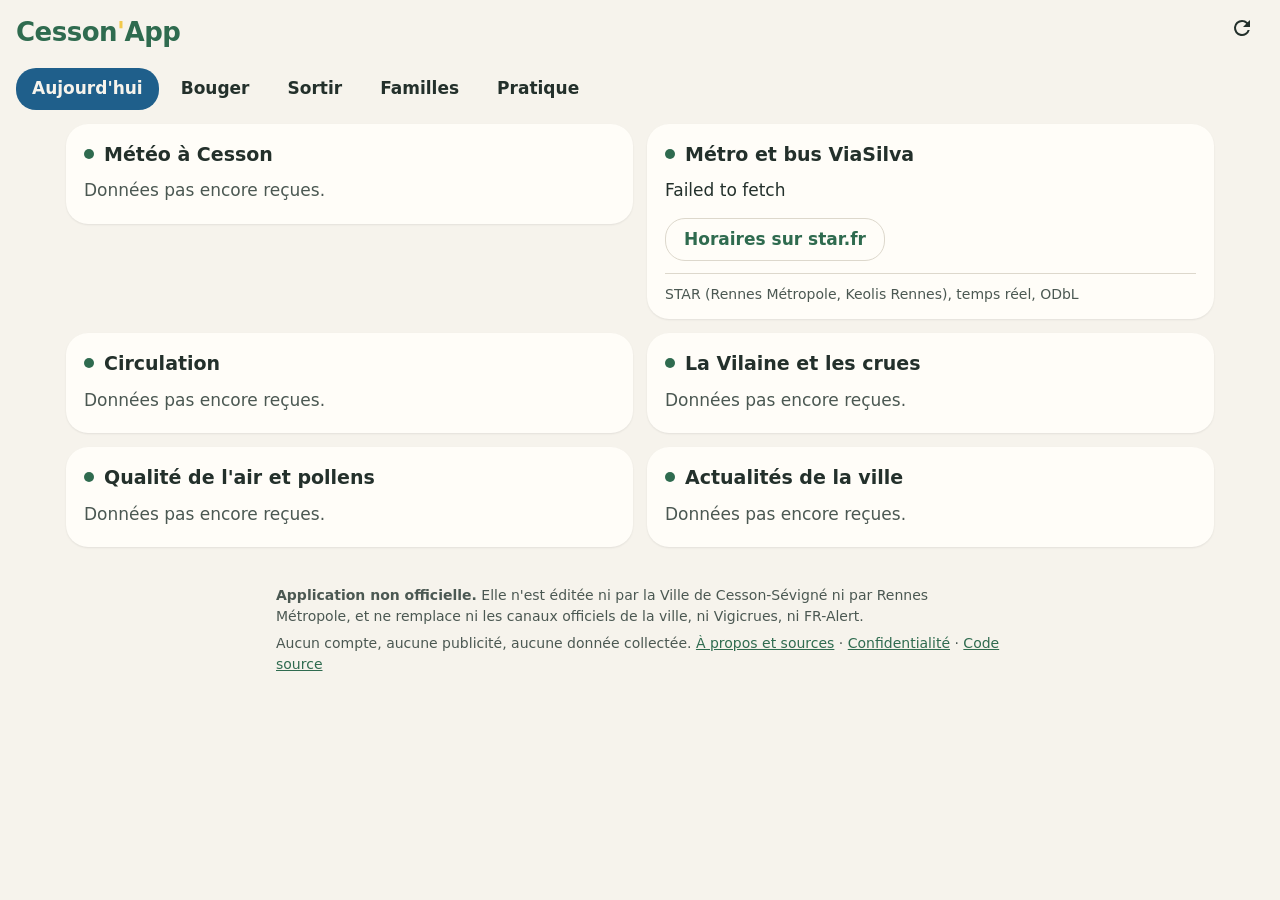
==== web/index.html @ ae91f845 "Version web (GitHub Pages) : l'essentiel de l'app dans le navigateur, pour iPhone et ordinateur - we" ====
<!doctype html>
<html lang="fr">
<head>
<meta charset="utf-8">
<meta name="viewport" content="width=device-width, initial-scale=1, viewport-fit=cover">
<meta http-equiv="Content-Security-Policy" content="default-src 'none'; script-src 'self'; style-src 'self'; img-src 'self' data:; connect-src https://cesson-pi.tail7e6f0d.ts.net https://data.explore.star.fr; manifest-src 'self'; worker-src 'self'; base-uri 'none'; form-action 'none'">
<meta name="referrer" content="no-referrer">
<meta name="description" content="Cesson'App, version web : l'information pratique de Cesson-Sévigné à partir de données publiques. Application non officielle, sans compte ni publicité.">
<meta name="theme-color" content="#2F6B4F">
<title>Cesson'App</title>
<link rel="manifest" href="manifest.webmanifest">
<link rel="icon" href="icones/icone.svg" type="image/svg+xml">
<link rel="apple-touch-icon" href="icones/icone-180.png">
<link rel="stylesheet" href="app.css">
<script type="module" src="app.js"></script>
</head>
<body>
<header class="barre">
  <a class="logo" href="#aujourdhui">Cesson<span>'</span>App</a>
  <button id="actualiser" class="bouton-icone" type="button" aria-label="Actualiser les données" title="Actualiser">
    <svg viewBox="0 0 24 24" aria-hidden="true"><path d="M17.65 6.35A7.95 7.95 0 0 0 12 4a8 8 0 1 0 7.73 10h-2.08A6 6 0 1 1 12 6c1.66 0 3.14.69 4.22 1.78L13 11h7V4l-2.35 2.35z"/></svg>
  </button>
</header>
<nav class="onglets" aria-label="Rubriques">
  <a href="#aujourdhui" data-onglet="aujourdhui">Aujourd'hui</a>
  <a href="#bouger" data-onglet="bouger">Bouger</a>
  <a href="#sortir" data-onglet="sortir">Sortir</a>
  <a href="#familles" data-onglet="familles">Familles</a>
  <a href="#pratique" data-onglet="pratique">Pratique</a>
</nav>
<main id="contenu" tabindex="-1">
  <noscript><p class="carte">La version web de Cesson'App a besoin de JavaScript pour lire les données publiques.</p></noscript>
</main>
<footer class="pied">
  <p><strong>Application non officielle.</strong> Elle n'est éditée ni par la Ville de Cesson-Sévigné ni par Rennes
  Métropole, et ne remplace ni les canaux officiels de la ville, ni Vigicrues, ni FR-Alert.</p>
  <p>Aucun compte, aucune publicité, aucune donnée collectée.
  <a href="#apropos">À propos et sources</a> ·
  <a href="https://guillaumechr.github.io/cesson-quotidien-site/confidentialite.html">Confidentialité</a> ·
  <a href="https://github.com/GuillaumeCHR/cesson-quotidien">Code source</a></p>
</footer>
</body>
</html>
---- web/app.css ----
/* Cesson'App, version web : mêmes couleurs que l'app Android (vert bocage, bleu Vilaine, sable, ardoise). */
:root {
  --fond: #F6F3EC; --carte: #FFFDF8; --texte: #23302B; --doux: #4B5852; --trait: #DDD8CC;
  --primaire: #2F6B4F; --primaire-fond: #D7EBDF; --bleu: #1F5F8B; --bleu-fond: #DCEAF5;
  --ouvert: #2F8A5B; --ferme: #C0392B; --neutre: #E7E3D9; --neutre-texte: #33403A;
  --jaune: #F2C94C; --orange: #F2994A; --rouge: #D64545;
  color-scheme: light;
}
@media (prefers-color-scheme: dark) {
  :root {
    --fond: #111815; --carte: #1A231F; --texte: #E8EEE9; --doux: #B5C1BA; --trait: #2E3A34;
    --primaire: #93D2B0; --primaire-fond: #1F3A2D; --bleu: #9DCAF0; --bleu-fond: #1D3346;
    --ouvert: #93D2B0; --ferme: #FFB4AB; --neutre: #2C3631; --neutre-texte: #D9E2DC;
    color-scheme: dark;
  }
}
* { box-sizing: border-box; }
html { -webkit-text-size-adjust: 100%; }
body { margin: 0; background: var(--fond); color: var(--texte); font: 17px/1.5 "Atkinson Hyperlegible", system-ui, -apple-system, "Segoe UI", Roboto, sans-serif; }
a { color: var(--primaire); }
button { font: inherit; }

.barre { position: sticky; top: 0; z-index: 3; display: flex; align-items: center; justify-content: space-between;
  padding: max(10px, env(safe-area-inset-top)) 16px 10px; background: var(--fond); }
.logo { font-weight: 800; font-size: 26px; text-decoration: none; color: var(--primaire); letter-spacing: -.5px; }
.logo span { color: var(--jaune); }
.bouton-icone { width: 44px; height: 44px; border: 0; border-radius: 22px; background: transparent; color: var(--texte); cursor: pointer; }
.bouton-icone svg { width: 24px; height: 24px; fill: currentColor; }
.bouton-icone:hover { background: var(--neutre); }
.bouton-icone.tourne svg { animation: tourne .8s linear infinite; }
@keyframes tourne { to { transform: rotate(360deg); } }

.onglets { position: sticky; top: 64px; z-index: 2; display: flex; gap: 6px; overflow-x: auto; padding: 4px 16px 10px;
  background: var(--fond); scrollbar-width: none; }
.onglets::-webkit-scrollbar { display: none; }
.onglets a { flex: none; padding: 8px 16px; border-radius: 20px; text-decoration: none; color: var(--texte); font-weight: 600; }
.onglets a[aria-current="page"] { background: var(--bleu); color: var(--fond); }

main { max-width: 760px; margin: 0 auto; padding: 4px 16px 24px; display: grid; gap: 14px; outline: none; }
@media (min-width: 1100px) { main { max-width: 1180px; grid-template-columns: 1fr 1fr; align-items: start; } main > .large { grid-column: 1 / -1; } }

.carte { background: var(--carte); border-radius: 22px; padding: 16px 18px 14px; box-shadow: 0 1px 2px rgba(0,0,0,.08); min-width: 0; }
.carte h2 { margin: 0 0 10px; font-size: 19px; display: flex; align-items: center; gap: 10px; }
.carte h2::before { content: ""; width: 10px; height: 10px; border-radius: 5px; background: var(--primaire); flex: none; }
.carte h3 { margin: 14px 0 6px; font-size: 16px; }
.fraicheur { margin: 12px 0 0; padding-top: 10px; border-top: 1px solid var(--trait); font-size: 14px; color: var(--doux); }
.ancienne { display: inline-block; margin-bottom: 4px; padding: 0 8px; border-radius: 6px; background: var(--neutre); color: var(--neutre-texte); font-weight: 600; }
.doux { color: var(--doux); }
.petit { font-size: 14px; }
.vide { color: var(--doux); }
p { margin: 6px 0; }
ul.liste { list-style: none; margin: 0; padding: 0; }
ul.liste > li { padding: 9px 0; border-top: 1px solid var(--trait); }
ul.liste > li:first-child { border-top: 0; }
.ligne { display: flex; align-items: baseline; gap: 10px; }
.ligne > .etire { flex: 1; min-width: 0; }
.chiffre { font-variant-numeric: tabular-nums; font-weight: 700; white-space: nowrap; }
.grand { font-size: 44px; font-weight: 700; line-height: 1.1; color: var(--bleu); font-variant-numeric: tabular-nums; }

.pastille { display: inline-block; padding: 1px 9px; border-radius: 8px; font-size: 14px; font-weight: 700; white-space: nowrap; }
.p-ouvert { background: var(--ouvert); color: var(--carte); }
.p-ferme { background: var(--ferme); color: var(--carte); }
.p-info { background: var(--bleu); color: var(--carte); }
.p-neutre { background: var(--neutre); color: var(--neutre-texte); }
.p-jaune { background: var(--jaune); color: #2B2100; }
.p-orange { background: var(--orange); color: #2B1600; }
.p-rouge { background: var(--rouge); color: #fff; }
.pastilles { display: flex; flex-wrap: wrap; gap: 6px; margin-top: 4px; }
.ligne-star { display: inline-block; min-width: 38px; padding: 1px 6px; border-radius: 6px; text-align: center; font-weight: 800; }

.bandeau { border-left: 6px solid var(--jaune); }
.bandeau.orange { border-left-color: var(--orange); }
.bandeau.rouge { border-left-color: var(--rouge); }
.bandeau h2::before { background: var(--jaune); }
.bandeau.orange h2::before { background: var(--orange); }
.bandeau.rouge h2::before { background: var(--rouge); }

.puces { display: flex; gap: 6px; overflow-x: auto; padding-bottom: 4px; margin-bottom: 6px; scrollbar-width: thin; }
.puces button { flex: none; padding: 6px 14px; border-radius: 10px; border: 1px solid var(--trait); background: transparent; color: var(--texte); font-weight: 600; cursor: pointer; }
.puces button[aria-pressed="true"] { background: var(--bleu); border-color: var(--bleu); color: var(--carte); }
.bouton { display: inline-block; margin-top: 8px; padding: 8px 18px; border-radius: 20px; border: 1px solid var(--trait); background: transparent; color: var(--primaire); font-weight: 700; text-decoration: none; cursor: pointer; }
.bouton.plein { background: var(--primaire-fond); border-color: var(--primaire-fond); }
input[type="search"] { width: 100%; padding: 12px 14px; border-radius: 12px; border: 1px solid var(--trait); background: var(--fond); color: var(--texte); font: inherit; }
details > summary { cursor: pointer; list-style: none; }
details > summary::-webkit-details-marker { display: none; }
details > summary::after { content: " ▾"; color: var(--doux); }
details[open] > summary::after { content: " ▴"; }
dl.detail { margin: 8px 0 0; display: grid; grid-template-columns: max-content 1fr; gap: 4px 12px; font-size: 15px; }
dl.detail dt { font-weight: 700; }
dl.detail dd { margin: 0; }
.heures { display: grid; grid-template-columns: repeat(6, 1fr); gap: 4px; margin: 10px 0; text-align: center; font-size: 14px; }
.heures strong { display: block; font-size: 17px; }
.jauge { height: 8px; border-radius: 4px; background: var(--neutre); overflow: hidden; margin: 6px 0; }
.jauge > span { display: block; height: 100%; background: var(--bleu); }

.pied { max-width: 760px; margin: 0 auto; padding: 8px 16px max(32px, env(safe-area-inset-bottom)); font-size: 14px; color: var(--doux); }
.visuellement-cache { position: absolute; width: 1px; height: 1px; overflow: hidden; clip: rect(0 0 0 0); white-space: nowrap; }
:focus-visible { outline: 3px solid var(--bleu); outline-offset: 2px; }
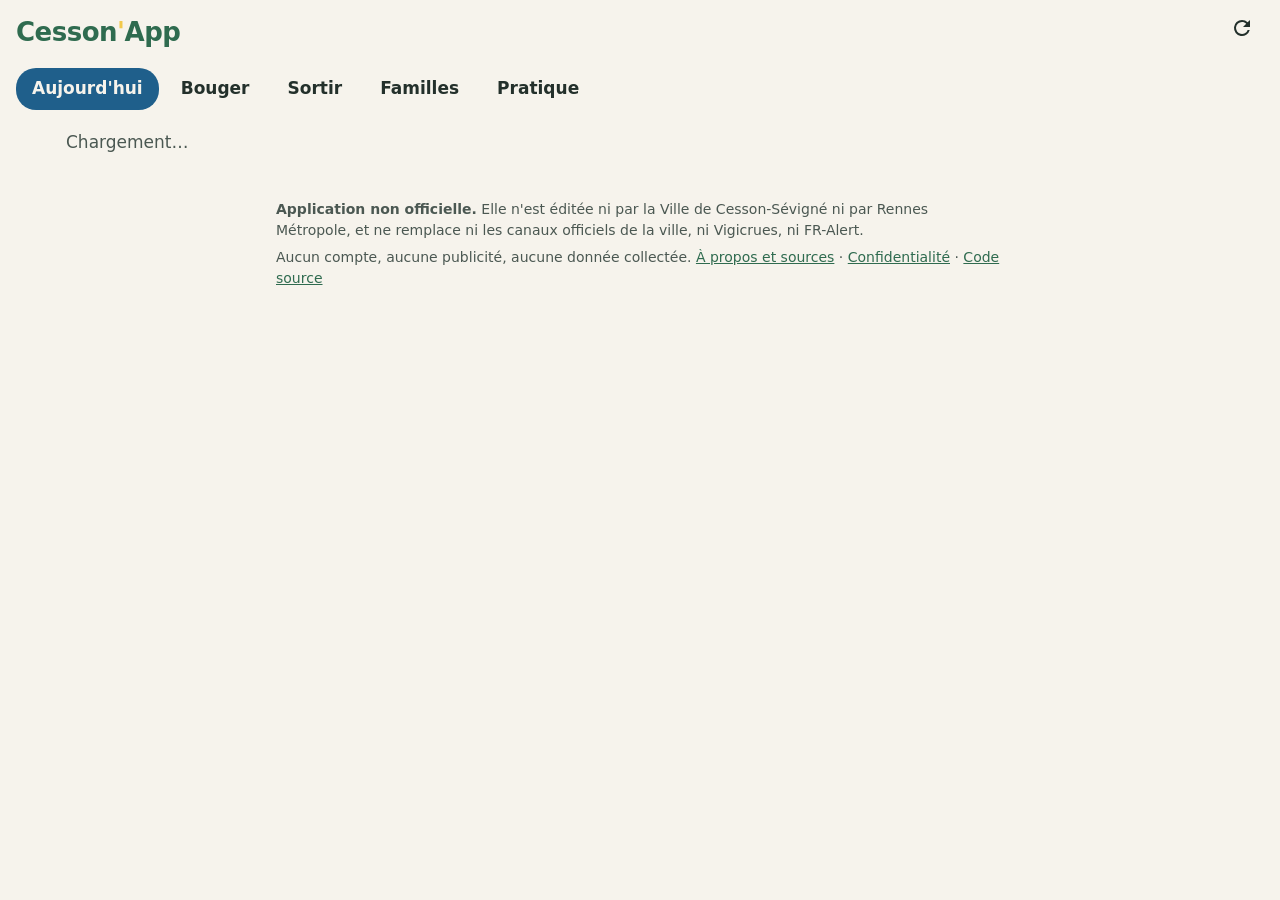
==== commit 0f04a69b: "Cinéma : fiche de chaque film (affiche, réalisateur, durée, synopsis, liens) par TMDB et Wikidata Le" ====
--- a/web/index.html
+++ b/web/index.html
@@ -3,7 +3,7 @@
 <head>
 <meta charset="utf-8">
 <meta name="viewport" content="width=device-width, initial-scale=1, viewport-fit=cover">
-<meta http-equiv="Content-Security-Policy" content="default-src 'none'; script-src 'self'; style-src 'self'; img-src 'self' data:; connect-src https://cesson-pi.tail7e6f0d.ts.net https://data.explore.star.fr; manifest-src 'self'; worker-src 'self'; base-uri 'none'; form-action 'none'">
+<meta http-equiv="Content-Security-Policy" content="default-src 'none'; script-src 'self'; style-src 'self'; img-src 'self' data: https://cesson-pi.tail7e6f0d.ts.net; connect-src https://cesson-pi.tail7e6f0d.ts.net https://data.explore.star.fr; manifest-src 'self'; worker-src 'self'; base-uri 'none'; form-action 'none'">
 <meta name="referrer" content="no-referrer">
 <meta name="description" content="Cesson'App, version web : l'information pratique de Cesson-Sévigné à partir de données publiques. Application non officielle, sans compte ni publicité.">
 <meta name="theme-color" content="#2F6B4F">
--- a/web/app.css
+++ b/web/app.css
@@ -54,6 +54,10 @@
 ul.liste > li:first-child { border-top: 0; }
 .ligne { display: flex; align-items: baseline; gap: 10px; }
 .ligne > .etire { flex: 1; min-width: 0; }
+.ligne.film { align-items: flex-start; }
+.affiche { width: 48px; height: 72px; flex: none; object-fit: cover; border-radius: 6px; background: var(--neutre); }
+.film details { margin-top: 4px; }
+.film details p { margin: 6px 0; }
 .chiffre { font-variant-numeric: tabular-nums; font-weight: 700; white-space: nowrap; }
 .grand { font-size: 44px; font-weight: 700; line-height: 1.1; color: var(--bleu); font-variant-numeric: tabular-nums; }
 
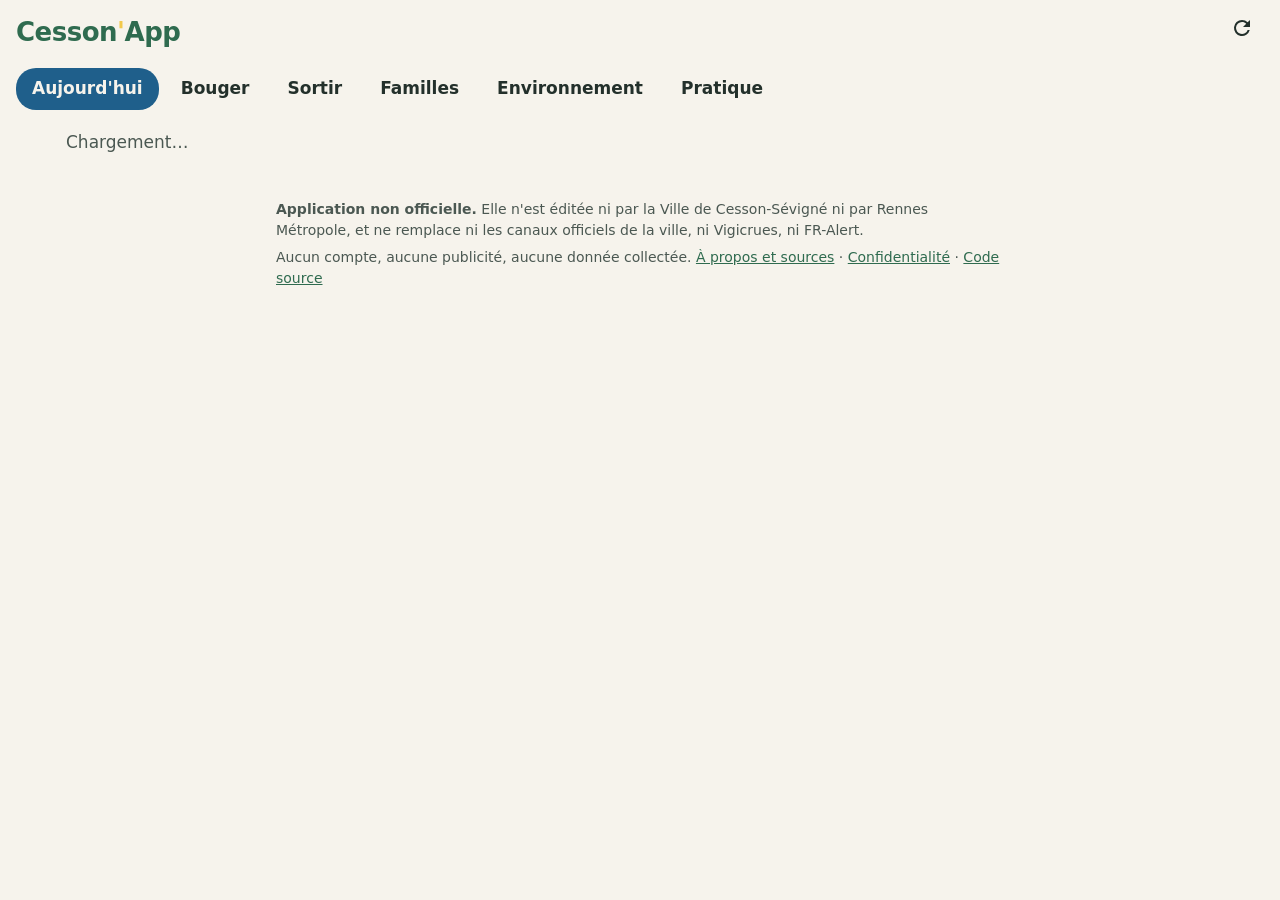
==== commit 9d7ec2ef: "Réorganisation des onglets : nouvel onglet Environnement, accueil allégé, carte Démarches - Onglet E" ====
--- a/web/index.html
+++ b/web/index.html
@@ -26,6 +26,7 @@
   <a href="#bouger" data-onglet="bouger">Bouger</a>
   <a href="#sortir" data-onglet="sortir">Sortir</a>
   <a href="#familles" data-onglet="familles">Familles</a>
+  <a href="#environnement" data-onglet="environnement">Environnement</a>
   <a href="#pratique" data-onglet="pratique">Pratique</a>
 </nav>
 <main id="contenu" tabindex="-1">
--- a/web/app.css
+++ b/web/app.css
@@ -57,6 +57,9 @@
 .ligne.film { align-items: flex-start; }
 .affiche { width: 48px; height: 72px; flex: none; object-fit: cover; border-radius: 6px; background: var(--neutre); }
 .film details { margin-top: 4px; }
+.logo-tmdb { display: block; height: 14px; width: auto; margin-top: 12px; }
+.vignette { width: 56px; height: 56px; flex: none; object-fit: cover; border-radius: 6px; background: var(--neutre); }
+.film .resume { margin-top: 2px; }
 .film details p { margin: 6px 0; }
 .chiffre { font-variant-numeric: tabular-nums; font-weight: 700; white-space: nowrap; }
 .grand { font-size: 44px; font-weight: 700; line-height: 1.1; color: var(--bleu); font-variant-numeric: tabular-nums; }
@@ -100,3 +103,23 @@
 .pied { max-width: 760px; margin: 0 auto; padding: 8px 16px max(32px, env(safe-area-inset-bottom)); font-size: 14px; color: var(--doux); }
 .visuellement-cache { position: absolute; width: 1px; height: 1px; overflow: hidden; clip: rect(0 0 0 0); white-space: nowrap; }
 :focus-visible { outline: 3px solid var(--bleu); outline-offset: 2px; }
+
+/* Plan de la circulation : mêmes couleurs que l'app ; le plus chargé est dessiné en dernier, par-dessus. */
+:root { --trafic-fluide: #2F8A5B; --trafic-dense: #D99A00; --trafic-sature: #D64545; --trafic-bloque: #8E1010; --trafic-inconnu: #7F8983; }
+@media (prefers-color-scheme: dark) {
+  :root { --trafic-fluide: #6FCF97; --trafic-dense: #F2C94C; --trafic-sature: #FF8A80; --trafic-bloque: #FF5252; --trafic-inconnu: #8A968F; }
+}
+.plan { margin: 0 0 8px; }
+.plan-circulation { display: block; width: 100%; height: 130px; }
+.plan-circulation.compact { height: 80px; }
+/* Épaisseurs en pixels quelle que soit la taille du plan ; la rocade deux fois plus épaisse que les rues de Cesson. */
+.plan-circulation * { vector-effect: non-scaling-stroke; }
+.plan-commune { fill: var(--neutre); fill-opacity: .6; stroke: var(--doux); stroke-width: 1; stroke-linejoin: round; }
+.plan-vilaine { fill: none; stroke: var(--bleu); stroke-width: 1.5; stroke-linecap: round; stroke-linejoin: round; }
+.plan-trafic { fill: none; stroke-linecap: round; stroke-linejoin: round; --e: 1.5; stroke-width: calc(var(--e) * 1px); }
+.plan-trafic.rocade { stroke-width: calc(var(--e) * 2px); }
+.plan-trafic.fluide { stroke: var(--trafic-fluide); }
+.plan-trafic.dense { stroke: var(--trafic-dense); --e: 2; }
+.plan-trafic.sature { stroke: var(--trafic-sature); --e: 2; }
+.plan-trafic.bloque { stroke: var(--trafic-bloque); --e: 2.5; }
+.plan-trafic.inconnu { stroke: var(--trafic-inconnu); --e: 1; }
